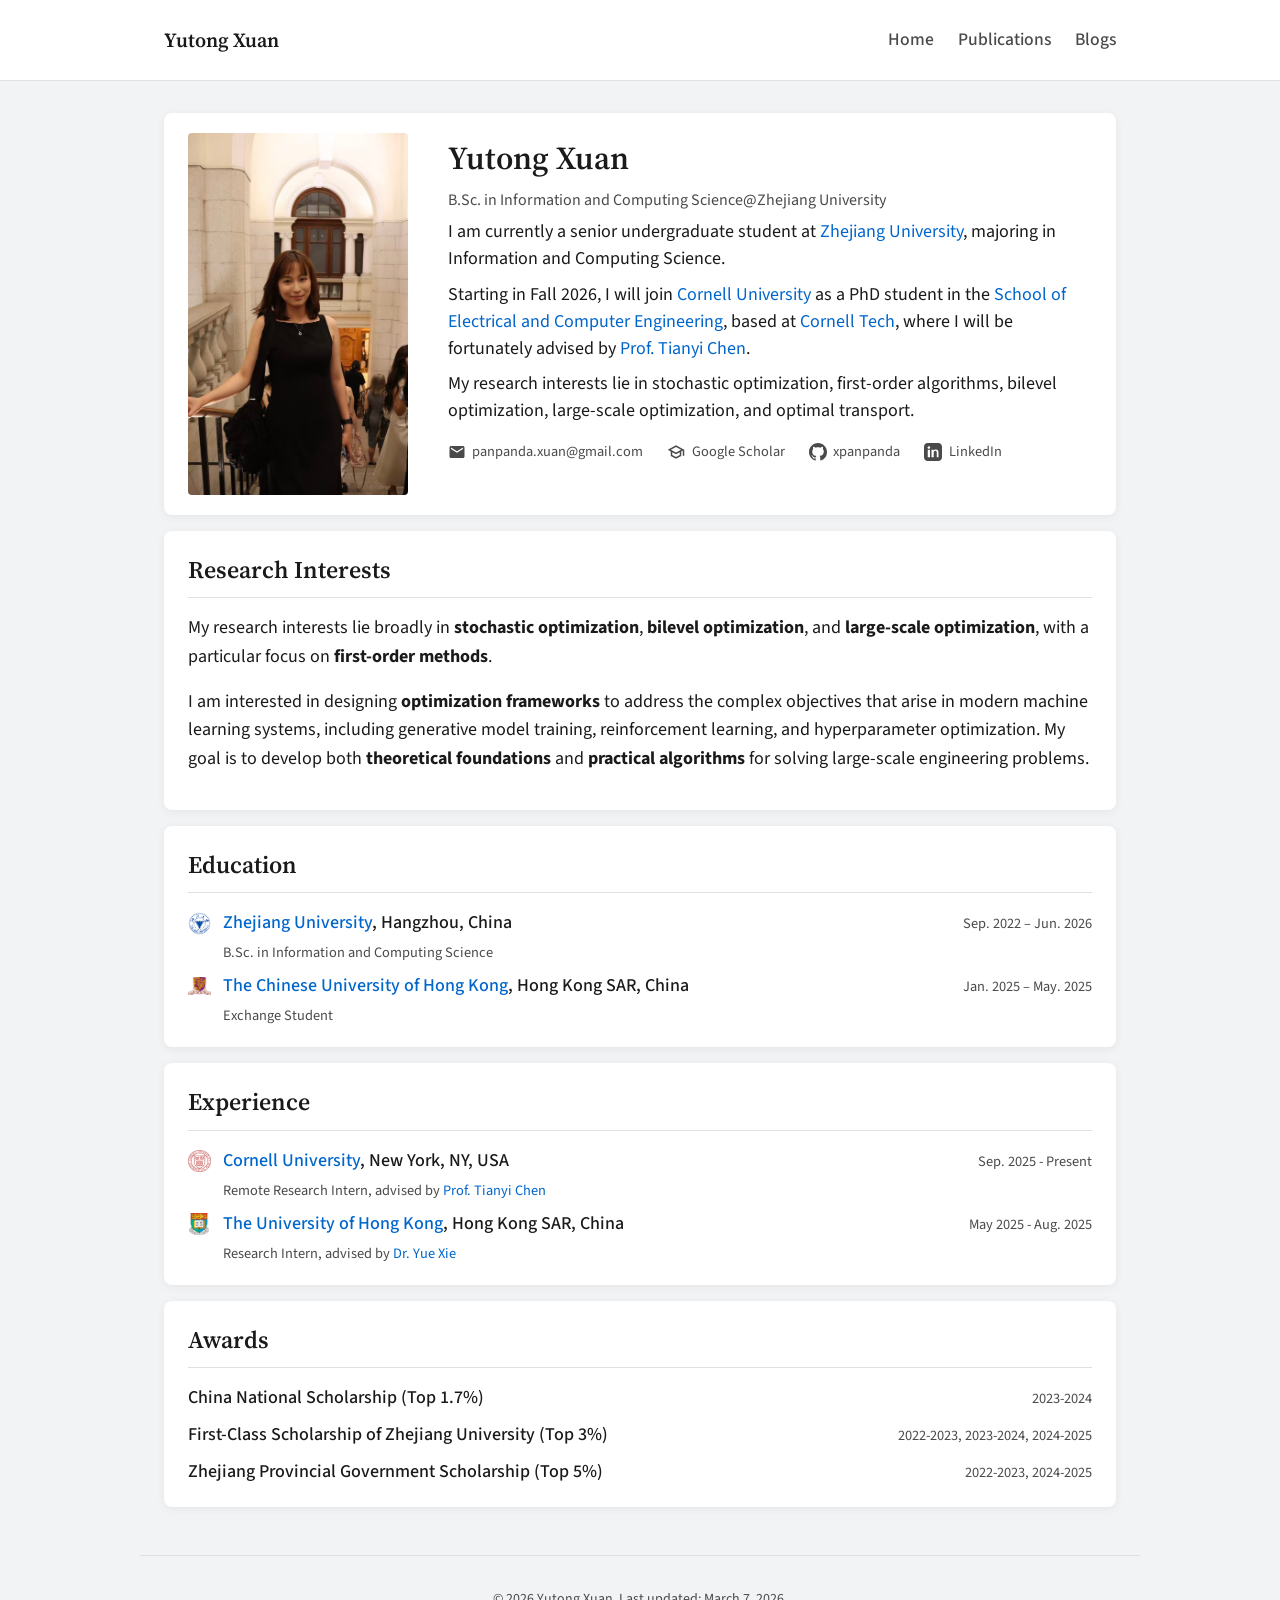
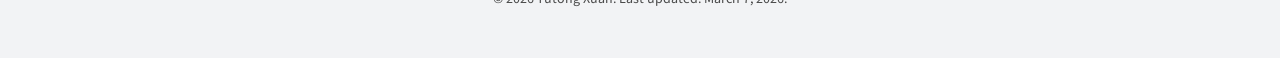
==== index.html @ 1be83d4b "initial academic website" ====
<!DOCTYPE html>
<html lang="en">
<head>
    <meta charset="UTF-8">
    <meta name="viewport" content="width=device-width, initial-scale=1.0">
    <title>Yutong Xuan | Academic Personal Website</title>
    <link rel="stylesheet" href="style.css">
    <link rel="preconnect" href="https://fonts.googleapis.com">
    <link rel="preconnect" href="https://fonts.gstatic.com" crossorigin>
    <link href="https://fonts.googleapis.com/css2?family=Source+Serif+4:ital,wght@0,400;0,600;0,700;1,400&family=Source+Sans+3:wght@400;500;600&display=swap" rel="stylesheet">
</head>
<body>
    <!-- Header -->
    <header class="header">
        <div class="header-container">
            <a href="#" class="header-logo">Yutong Xuan</a>
            <nav class="header-nav">
                <a href="#">Home</a>
                <a href="publications.html">Publications</a>
                <a href="blogs.html">Blogs</a>
            </nav>
        </div>
    </header>

    <!-- Main Content -->
    <main class="main-content">
        <!-- Profile Block: Photo left, content right -->
        <section id="about" class="profile-block block-frame">
            <div class="profile-layout">
                <div class="profile-photo">
                    <img src="assets/profile.jpg" alt="Yutong Xuan">
                </div>
                <div class="profile-content">
                    <h1>Yutong Xuan</h1>
                    <p class="profile-title">B.Sc. in Information and Computing Science@Zhejiang University</p>
                    <div class="profile-intro">
                        <p>
                            I am currently a senior undergraduate student at <a href="https://www.zju.edu.cn/english/" target="_blank">Zhejiang University</a>, 
                            majoring in Information and Computing Science. 
                        </p>
                        <p>
                            Starting in Fall 2026, I will join 
                            <a href="https://www.cornell.edu/" target="_blank">Cornell University</a> 
                            as a PhD student in the 
                            <a href="https://www.ece.cornell.edu/" target="_blank">School of Electrical and Computer Engineering</a>, 
                            based at 
                            <a href="https://tech.cornell.edu/" target="_blank">Cornell Tech</a>, 
                            where I will be fortunately advised by 
                            <a href="https://chen.tech.cornell.edu/" target="_blank">Prof. Tianyi Chen</a>.
                        </p>
                        <p>
                            My research interests lie in stochastic optimization, first-order algorithms, bilevel optimization, large-scale optimization, and optimal transport.
                        </p>
                    </div>
                    <div class="profile-links">
                        <a href="mailto:panpanda.xuan@gmail.com" class="profile-link" title="Email">
                            <svg class="icon" viewBox="0 0 24 24" fill="currentColor" width="18" height="18"><path d="M20 4H4c-1.1 0-2 .9-2 2v12c0 1.1.9 2 2 2h16c1.1 0 2-.9 2-2V6c0-1.1-.9-2-2-2zm0 4l-8 5-8-5V6l8 5 8-5v2z"/></svg>
                            <span>panpanda.xuan@gmail.com</span>
                        </a>
                        <a href="https://scholar.google.com/" target="_blank" rel="noopener noreferrer" class="profile-link" title="Google Scholar">
                            <svg class="icon" viewBox="0 0 24 24" fill="currentColor" width="18" height="18"><path d="M12 3L1 9l4 2.18v6L12 21l7-3.82v-6l2-1.09V17h2V9L12 3zm6.82 6L12 12.72 5.18 9 12 5.28 18.82 9zM17 15.99l-5 2.73-5-2.73v-3.72L12 15l5-2.73v3.72z"/></svg>
                            <span>Google Scholar</span>
                        </a>
                        <a href="https://github.com/xpanpanda" target="_blank" rel="noopener noreferrer" class="profile-link" title="GitHub">
                            <svg class="icon" viewBox="0 0 24 24" fill="currentColor" width="18" height="18"><path d="M12 0C5.37 0 0 5.37 0 12c0 5.31 3.435 9.795 8.205 11.385.6.105.825-.255.825-.57 0-.285-.015-1.23-.015-2.235-3.015.555-3.795-.735-4.035-1.41-.135-.345-.72-1.41-1.23-1.695-.42-.225-1.02-.78-.015-.795.945-.015 1.62.87 1.845 1.23 1.08 1.815 2.805 1.305 3.495.99.105-.78.42-1.305.765-1.605-2.67-.3-5.46-1.335-5.46-5.925 0-1.305.465-2.385 1.23-3.225-.12-.3-.54-1.53.12-3.18 0 0 1.005-.315 3.3 1.23.96-.27 1.98-.405 3-.405s2.04.135 3 .405c2.295-1.56 3.3-1.23 3.3-1.23.66 1.65.24 2.88.12 3.18.765.84 1.23 1.905 1.23 3.225 0 4.605-2.805 5.625-5.475 5.925.435.375.81 1.095.81 2.22 0 1.605-.015 2.895-.015 3.3 0 .315.225.69.825.57A12.02 12.02 0 0 0 24 12c0-6.63-5.37-12-12-12z"/></svg>
                            <span>xpanpanda</span>
                        </a>
                        <a href="https://www.linkedin.com/in/yutong-xuan-b49578348" 
                            target="_blank" 
                            rel="noopener noreferrer" 
                            class="profile-link" 
                            title="LinkedIn">

                            <svg class="icon" viewBox="0 0 24 24" fill="currentColor" width="18" height="18">
                            <path d="M19 0h-14c-2.761 0-5 2.239-5 5v14c0 2.761 2.239 5 5 5h14c2.761 0 5-2.239 5-5v-14c0-2.761-2.239-5-5-5zm-11 19h-3v-10h3v10zm-1.5-11.268c-.966 0-1.75-.79-1.75-1.764s.784-1.764 1.75-1.764 1.75.79 1.75 1.764-.784 1.764-1.75 1.764zm13.5 11.268h-3v-5.604c0-1.337-.026-3.059-1.865-3.059-1.865 0-2.151 1.455-2.151 2.959v5.704h-3v-10h2.879v1.367h.041c.401-.761 1.379-1.563 2.838-1.563 3.036 0 3.596 2 3.596 4.604v5.592z"/>
                            </svg>

                            <span>LinkedIn</span>

                            </a>
                    </div>
                </div>
            </div>
        </section>

        <!-- Research Section -->
        <section id="research Interests" class="section block-frame">
            <h2>Research Interests</h2>
            <div class="section-content">
                <p>
                    My research interests lie broadly in 
                    <strong>stochastic optimization</strong>, 
                    <strong>bilevel optimization</strong>, and 
                    <strong>large-scale optimization</strong>, with a particular focus on 
                    <strong>first-order methods</strong>.
                    </p>
                    
                    <p>
                    I am interested in designing <strong>optimization frameworks</strong> 
                    to address the complex objectives that arise in modern machine learning systems, 
                    including generative model training, 
                    reinforcement learning, and hyperparameter optimization.
                    My goal is to develop both <strong>theoretical foundations</strong> and <strong>practical algorithms</strong> for solving large-scale engineering problems.
                    </p>
            </div>
        </section>

        <!-- News Section -->
        <!--<section id="news" class="section block-frame">
            <h2>News</h2>
            <div class="section-content">
                <ul class="news-list">
                    <li><strong>[Month Year]:</strong> News item 1.</li>
                    <li><strong>[Month Year]:</strong> News item 2.</li>
                    <li><strong>[Month Year]:</strong> News item 3.</li>
                </ul>
            </div>
        </section>

        <!-- Education Section -->
        <section id="education" class="section block-frame">
            <h2>Education</h2>
            <div class="section-content">
                <div class="entry-item">
                    <img src="assets/logos/zju.png" alt="" class="entry-logo" onerror="this.src='assets/logos/placeholder.svg'">
                    <div class="entry-body">
                        <div class="entry-row">
                            <span class="entry-name"><a href="https://www.zju.edu.cn/english/" target="_blank">Zhejiang University</a>, Hangzhou, China</span>
                            <span class="entry-date">Sep. 2022 – Jun. 2026</span>
                        </div>
                        <p class="entry-detail">B.Sc. in Information and Computing Science</p>
                    </div>
                </div>
                <div class="entry-item">
                    <img src="assets/logos/cuhk.jpg" alt="" class="entry-logo" onerror="this.src='assets/logos/placeholder.svg'">
                    <div class="entry-body">
                        <div class="entry-row">
                            <span class="entry-name"><a href="https://www.cuhk.edu.hk/english/index.html" target="_blank">The Chinese University of Hong Kong</a>, Hong Kong SAR, China</span>
                            <span class="entry-date">Jan. 2025 – May. 2025</span>
                        </div>
                        <p class="entry-detail">Exchange Student</p>
                    </div>
                </div>
            </div>
        </section>

        <!-- Experience Section -->
        <section id="experience" class="section block-frame">
            <h2>Experience</h2>
            <div class="section-content">
                <div class="entry-item">
                    <img src="assets/logos/cornell.png" alt="" class="entry-logo" onerror="this.src='assets/logos/placeholder.svg'">
                    <div class="entry-body">
                        <div class="entry-row">
                            <span class="entry-name"><a href="https://www.cornell.edu/" target="_blank">Cornell University</a>, New York, NY, USA</span>
                            <span class="entry-date">Sep. 2025 - Present</span>
                        </div>
                        <p class="entry-detail">Remote Research Intern, advised by <a href="https://chen.tech.cornell.edu/" target="_blank">Prof. Tianyi Chen</a></p>
                    </div>
                </div>
                <div class="entry-item">
                    <img src="assets/logos/hku.jpg" alt="" class="entry-logo" onerror="this.src='assets/logos/placeholder.svg'">
                    <div class="entry-body">
                        <div class="entry-row">
                            <span class="entry-name"><a href="https://www.hku.hk/" target="_blank">The University of Hong Kong</a>, Hong Kong SAR, China</span>
                            <span class="entry-date">May 2025 - Aug. 2025</span>
                        </div>
                        <p class="entry-detail">Research Intern, advised by <a href="https://yue-xie.github.io/" target="_blank">Dr. Yue Xie</a></p>
                    </div>
                </div>
            </div>
        </section>

        <!-- Awards Section -->
        <section id="awards" class="section block-frame">
            <h2>Awards</h2>
            <div class="section-content">
                <div class="entry-item">
                    <div class="entry-body">
                        <div class="entry-row">
                            <span class="entry-name">China National Scholarship (Top 1.7%)</span>
                            <span class="entry-date">2023-2024</span>
                        </div>
                    </div>
                </div>
                <div class="entry-item">
                    <div class="entry-body">
                        <div class="entry-row">
                            <span class="entry-name">First-Class Scholarship of Zhejiang University (Top 3%)</span>
                            <span class="entry-date">2022-2023, 2023-2024, 2024-2025</span>
                        </div>
                    </div>
                </div>
                <div class="entry-item">
                    <div class="entry-body">
                        <div class="entry-row">
                            <span class="entry-name">Zhejiang Provincial Government Scholarship (Top 5%)</span>
                            <span class="entry-date">2022-2023, 2024-2025</span>
                        </div>
                    </div>
                </div>
            </div>
        </section>
    </main>

    <!-- Footer -->
    <footer class="footer">
        <p>&copy; 2026 Yutong Xuan. Last updated: March 7, 2026.</p>
    </footer>

    <script src="script.js"></script>
</body>
</html>
---- style.css ----
/* ============================================
   Academic Personal Website - Styles
   Clean, minimal, reference-inspired design
   ============================================ */

/* CSS Variables for easy theming */
:root {
    --color-text: #1a1a1a;
    --color-text-muted: #4a4a4a;
    --color-accent: #0066cc;
    --color-accent-hover: #004499;
    --color-border: #e0e0e0;
    --color-bg: #ffffff;
    --color-bg-alt: #f8f9fa;
    --color-page-bg: #f2f3f5;
    --color-block-bg: #ffffff;
    --block-shadow: 0 2px 8px rgba(0, 0, 0, 0.06);
    --block-radius: 8px;
    --font-serif: 'Source Serif 4', Georgia, serif;
    --font-sans: 'Source Sans 3', -apple-system, BlinkMacSystemFont, sans-serif;
    --max-width: 1000px;
    --spacing-unit: 1.5rem;
}

/* Reset & Base */
*, *::before, *::after {
    box-sizing: border-box;
}

html {
    scroll-behavior: smooth;
}

body {
    margin: 0;
    padding: 0;
    font-family: var(--font-sans);
    font-size: 18px;
    line-height: 1.6;
    color: var(--color-text);
    background-color: var(--color-page-bg);
    /* Optional: add a personalized background image; content blocks and header stay white on top:
       background-image: url('assets/your-bg.jpg');
       background-size: cover;
       background-attachment: fixed; */
}

/* Typography */
h1, h2, h3 {
    font-family: var(--font-serif);
    font-weight: 600;
}

h1 {
    font-size: 2rem;
    margin: 0 0 0.25rem 0;
}

h2 {
    font-size: 1.5rem;
    margin: 2.5rem 0 1rem 0;
    padding-bottom: 0.5rem;
    border-bottom: 1px solid var(--color-border);
}

h3 {
    font-size: 1.125rem;
    margin: 1.5rem 0 0.75rem 0;
}

p {
    margin: 0 0 1rem 0;
}

a {
    color: var(--color-accent);
    text-decoration: none;
}

a:hover {
    color: var(--color-accent-hover);
    text-decoration: underline;
}

/* Header */
.header {
    position: sticky;
    top: 0;
    background: var(--color-bg);
    border-bottom: 1px solid var(--color-border);
    z-index: 100;
}

.header-container {
    max-width: var(--max-width);
    margin: 0 auto;
    padding: var(--spacing-unit) 1.5rem;
    display: flex;
    justify-content: space-between;
    align-items: center;
}

.header-logo {
    font-family: var(--font-serif);
    font-weight: 600;
    font-size: 1.25rem;
    color: var(--color-text);
}

.header-logo:hover {
    color: var(--color-accent);
    text-decoration: none;
}

.header-nav {
    display: flex;
    gap: 1.5rem;
}

.header-nav a {
    font-size: 1.1rem;
    font-weight: 500;
    color: var(--color-text-muted);
}

.header-nav a:hover {
    color: var(--color-accent);
}

/* Main Content */
.main-content {
    max-width: var(--max-width);
    margin: 0 auto;
    padding: 2rem 1.5rem 3rem;
}

/* Explicit block frame – keeps content readable over any page background */
.block-frame {
    background-color: var(--color-block-bg);
    border-radius: var(--block-radius);
    box-shadow: var(--block-shadow);
    padding: 1.25rem 1.5rem;
}

/* Profile Block: Photo left, content right */
.profile-block {
    margin-bottom: 1rem;
}


.profile-layout {
    display: flex;
    gap: 2.5rem;
    align-items: flex-start;
}

.profile-photo {
    flex-shrink: 0;
    width: 220px;
}

.profile-photo img {
    width: 100%;
    height: auto;
    display: block;
    border-radius: 4px;
    background: var(--color-bg-alt);
}

.photo-caption {
    font-size: 0.8rem;
    color: var(--color-text-muted);
    margin: 0.5rem 0 0 0;
}

.profile-content {
    flex: 1;
    min-width: 0;
}

.profile-title {
    color: var(--color-text-muted);
    font-size: 1rem;
    margin: 0 0 0.25rem 0;
}

.profile-degree {
    color: var(--color-text-muted);
    font-size: 0.95rem;
    margin: 0 0 1rem 0;
}

.profile-intro p {
    max-width: 80ch;
    margin: 0 0 0.55rem 0;
    line-height: 1.5;
}

/* Profile links - inline icons like reference image */
.profile-links {
    display: flex;
    flex-wrap: wrap;
    gap: 1rem 1.5rem;
    margin-top: 1rem;
}

.profile-link {
    display: inline-flex;
    align-items: center;
    gap: 0.4rem;
    font-size: 0.9rem;
    color: var(--color-text-muted);
}

.profile-link:hover {
    color: var(--color-accent);
}

.profile-link .icon {
    flex-shrink: 0;
}

/* Section blocks – each is a separate framed card; tighter spacing between blocks */
.section {
    margin-bottom: 1rem;
}

.section:last-child {
    margin-bottom: 0;
}

.section.block-frame h2:first-child {
    margin-top: 0;
}

.section-content ul {
    margin: 0.5rem 0 1rem 0;
    padding-left: 1.5rem;
}

.section-content li {
    margin-bottom: 0.5rem;
}

/* News list */
.news-list {
    list-style: none;
    padding-left: 0;
}

.news-list li {
    margin-bottom: 0.75rem;
}

/* Reusable entry layout (Education, Experience) */
.entry-item {
    display: flex;
    gap: 0.75rem;
    align-items: flex-start;
    margin-bottom: 0.5rem;
}

.entry-item:last-child {
    margin-bottom: 0;
}

.entry-logo {
    width: 1.25em;
    height: 1.25em;
    flex-shrink: 0;
    margin-top: 0.15em;
    object-fit: contain;
}

.entry-body {
    flex: 1;
    min-width: 0;
}

.entry-row {
    display: flex;
    justify-content: space-between;
    align-items: baseline;
    gap: 1rem;
}

.entry-name {
    font-weight: 500;
}

.entry-date {
    flex-shrink: 0;
    font-size: 0.9rem;
    color: var(--color-text-muted);
    white-space: nowrap;
}

.entry-detail {
    margin: 0.2rem 0 0 0;
    font-size: 0.9rem;
    color: var(--color-text-muted);
}

/* Awards list */
.awards-list {
    list-style: none;
    padding-left: 0;
}

.awards-list li {
    margin-bottom: 0.5rem;
}

/* Publications */
.publications-list {
    display: flex;
    flex-direction: column;
    gap: 1.5rem;
}

.publication-item {
    padding: 1rem 0;
    border-bottom: 1px solid var(--color-border);
}

.publication-item:last-child {
    border-bottom: none;
}

.pub-authors {
    font-size: 0.95rem;
    color: var(--color-text-muted);
    margin-bottom: 0.25rem;
}

.pub-title {
    font-family: var(--font-serif);
    font-weight: 600;
    margin-bottom: 0.25rem;
}

.pub-venue {
    font-size: 0.9rem;
    color: var(--color-text-muted);
    margin-bottom: 0.5rem;
}

.pub-links {
    font-size: 0.9rem;
}

.pub-links a {
    margin-right: 1rem;
}

/* Footer */
.footer {
    max-width: var(--max-width);
    margin: 0 auto;
    padding: 2rem 1.5rem;
    border-top: 1px solid var(--color-border);
    text-align: center;
    font-size: 0.875rem;
    color: var(--color-text-muted);
}

.name-row {
    display: flex;
    align-items: baseline;
    gap: 20px;
}

.name-email {
    font-size: 0.95rem;
    color: var(--color-text-muted);
}

/* Responsive Design */
@media (max-width: 768px) {
    .profile-layout {
        flex-direction: column;
    }

    .profile-photo {
        width: 180px;
    }

    .profile-links {
        gap: 0.75rem 1rem;
    }

    h1 {
        font-size: 1.75rem;
    }

    .main-content {
        padding: 1.5rem 1rem 2rem;
    }
}
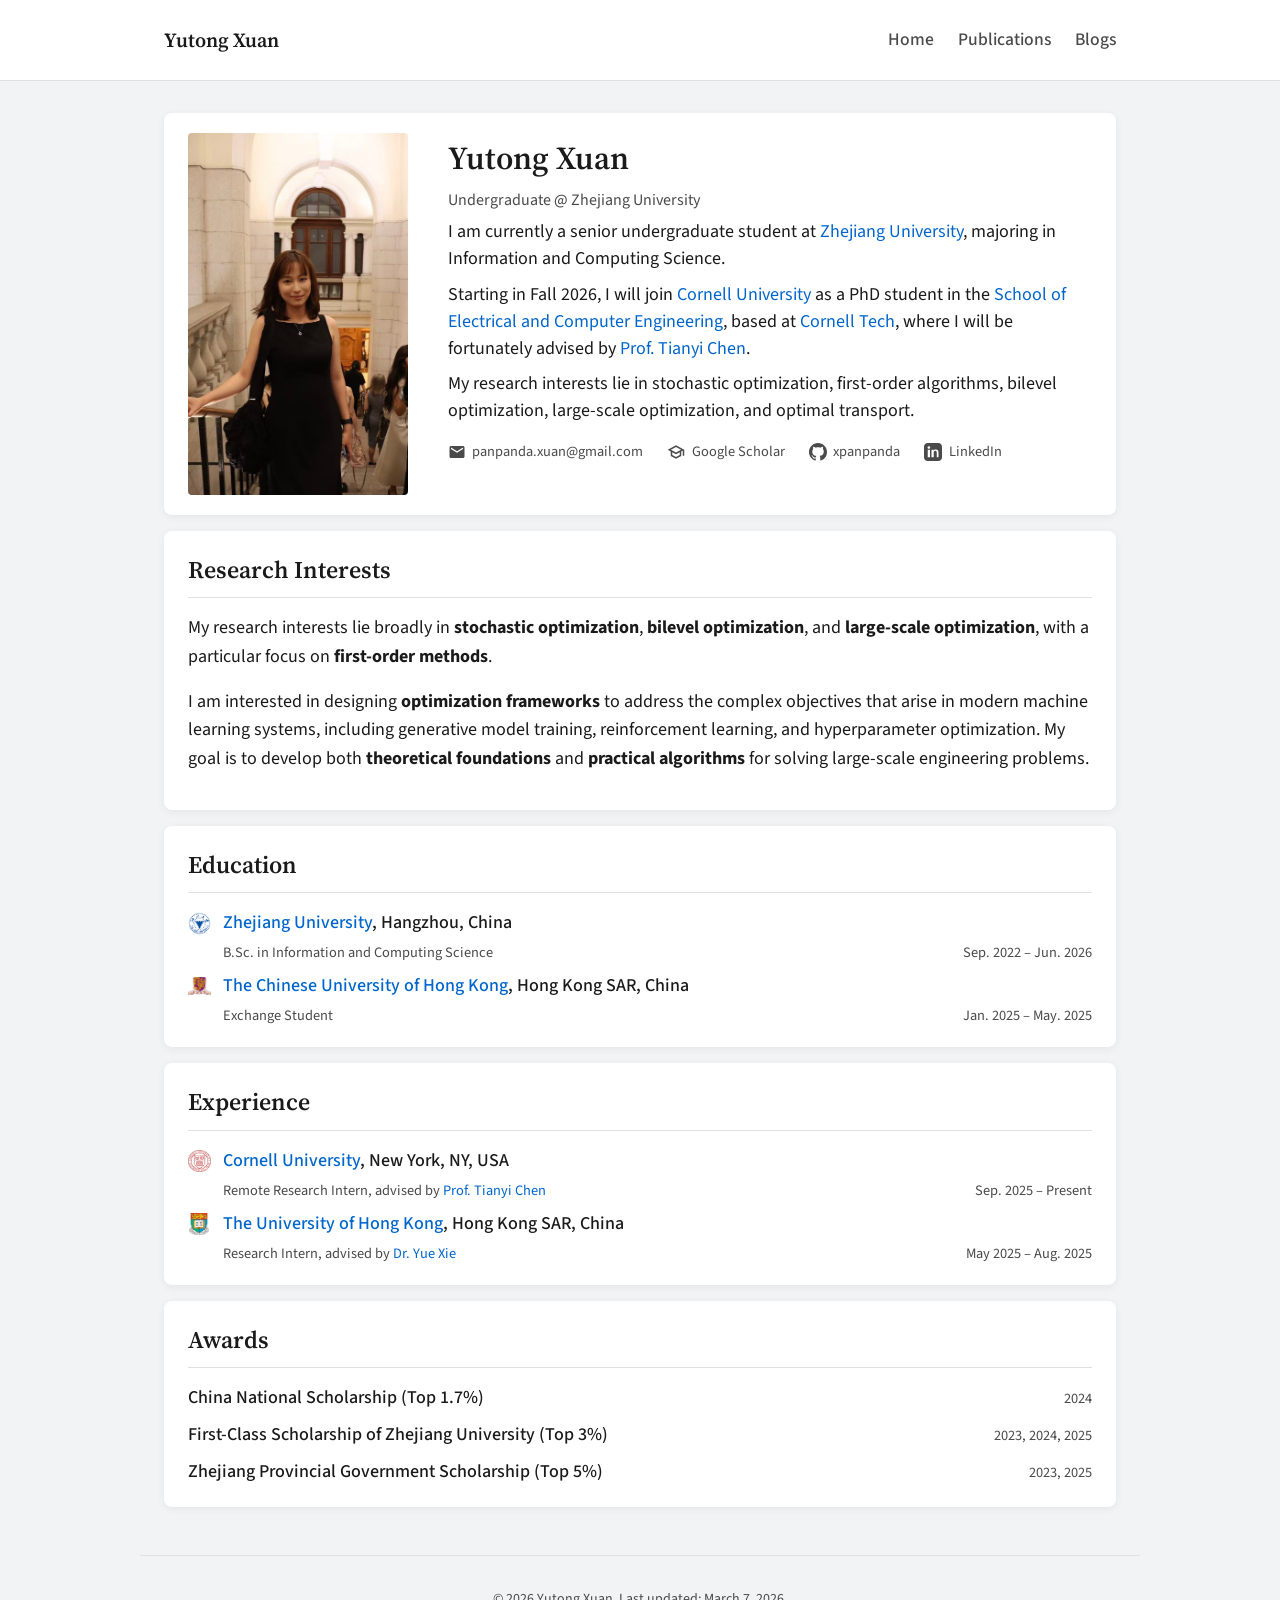
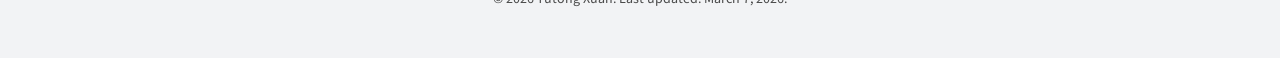
==== commit f106f596: "adjust mobile" ====
--- a/index.html
+++ b/index.html
@@ -32,7 +32,7 @@
                 </div>
                 <div class="profile-content">
                     <h1>Yutong Xuan</h1>
-                    <p class="profile-title">B.Sc. in Information and Computing Science@Zhejiang University</p>
+                    <p class="profile-title"> Undergraduate @ Zhejiang University</p>
                     <div class="profile-intro">
                         <p>
                             I am currently a senior undergraduate student at <a href="https://www.zju.edu.cn/english/" target="_blank">Zhejiang University</a>, 
@@ -121,53 +121,92 @@
         <section id="education" class="section block-frame">
             <h2>Education</h2>
             <div class="section-content">
+
                 <div class="entry-item">
                     <img src="assets/logos/zju.png" alt="" class="entry-logo" onerror="this.src='assets/logos/placeholder.svg'">
-                    <div class="entry-body">
-                        <div class="entry-row">
-                            <span class="entry-name"><a href="https://www.zju.edu.cn/english/" target="_blank">Zhejiang University</a>, Hangzhou, China</span>
+
+                    <div class="entry-body">
+
+                        <div class="entry-name">
+                            <a href="https://www.zju.edu.cn/english/" target="_blank">Zhejiang University</a>, Hangzhou, China
+                        </div>
+
+                        <div class="entry-row">
+                            <span class="entry-detail">B.Sc. in Information and Computing Science</span>
                             <span class="entry-date">Sep. 2022 – Jun. 2026</span>
                         </div>
-                        <p class="entry-detail">B.Sc. in Information and Computing Science</p>
-                    </div>
-                </div>
+
+                    </div>
+                </div>
+
+
                 <div class="entry-item">
                     <img src="assets/logos/cuhk.jpg" alt="" class="entry-logo" onerror="this.src='assets/logos/placeholder.svg'">
-                    <div class="entry-body">
-                        <div class="entry-row">
-                            <span class="entry-name"><a href="https://www.cuhk.edu.hk/english/index.html" target="_blank">The Chinese University of Hong Kong</a>, Hong Kong SAR, China</span>
+
+                    <div class="entry-body">
+
+                        <div class="entry-name">
+                            <a href="https://www.cuhk.edu.hk/english/index.html" target="_blank">The Chinese University of Hong Kong</a>, Hong Kong SAR, China
+                        </div>
+
+                        <div class="entry-row">
+                            <span class="entry-detail">Exchange Student</span>
                             <span class="entry-date">Jan. 2025 – May. 2025</span>
                         </div>
-                        <p class="entry-detail">Exchange Student</p>
-                    </div>
-                </div>
-            </div>
-        </section>
+
+                    </div>
+                </div>
+
+            </div>
+        </section>
+
 
         <!-- Experience Section -->
         <section id="experience" class="section block-frame">
             <h2>Experience</h2>
             <div class="section-content">
+
                 <div class="entry-item">
                     <img src="assets/logos/cornell.png" alt="" class="entry-logo" onerror="this.src='assets/logos/placeholder.svg'">
-                    <div class="entry-body">
-                        <div class="entry-row">
-                            <span class="entry-name"><a href="https://www.cornell.edu/" target="_blank">Cornell University</a>, New York, NY, USA</span>
-                            <span class="entry-date">Sep. 2025 - Present</span>
-                        </div>
-                        <p class="entry-detail">Remote Research Intern, advised by <a href="https://chen.tech.cornell.edu/" target="_blank">Prof. Tianyi Chen</a></p>
-                    </div>
-                </div>
+
+                    <div class="entry-body">
+
+                        <div class="entry-name">
+                            <a href="https://www.cornell.edu/" target="_blank">Cornell University</a>, New York, NY, USA
+                        </div>
+
+                        <div class="entry-row">
+                            <span class="entry-detail">
+                                Remote Research Intern, advised by
+                                <a href="https://chen.tech.cornell.edu/" target="_blank">Prof. Tianyi Chen</a>
+                            </span>
+                            <span class="entry-date">Sep. 2025 – Present</span>
+                        </div>
+
+                    </div>
+                </div>
+
+
                 <div class="entry-item">
                     <img src="assets/logos/hku.jpg" alt="" class="entry-logo" onerror="this.src='assets/logos/placeholder.svg'">
-                    <div class="entry-body">
-                        <div class="entry-row">
-                            <span class="entry-name"><a href="https://www.hku.hk/" target="_blank">The University of Hong Kong</a>, Hong Kong SAR, China</span>
-                            <span class="entry-date">May 2025 - Aug. 2025</span>
-                        </div>
-                        <p class="entry-detail">Research Intern, advised by <a href="https://yue-xie.github.io/" target="_blank">Dr. Yue Xie</a></p>
-                    </div>
-                </div>
+
+                    <div class="entry-body">
+
+                        <div class="entry-name">
+                            <a href="https://www.hku.hk/" target="_blank">The University of Hong Kong</a>, Hong Kong SAR, China
+                        </div>
+
+                        <div class="entry-row">
+                            <span class="entry-detail">
+                                Research Intern, advised by
+                                <a href="https://yue-xie.github.io/" target="_blank">Dr. Yue Xie</a>
+                            </span>
+                            <span class="entry-date">May 2025 – Aug. 2025</span>
+                        </div>
+
+                    </div>
+                </div>
+
             </div>
         </section>
 
@@ -179,7 +218,7 @@
                     <div class="entry-body">
                         <div class="entry-row">
                             <span class="entry-name">China National Scholarship (Top 1.7%)</span>
-                            <span class="entry-date">2023-2024</span>
+                            <span class="entry-date">2024</span>
                         </div>
                     </div>
                 </div>
@@ -187,7 +226,7 @@
                     <div class="entry-body">
                         <div class="entry-row">
                             <span class="entry-name">First-Class Scholarship of Zhejiang University (Top 3%)</span>
-                            <span class="entry-date">2022-2023, 2023-2024, 2024-2025</span>
+                            <span class="entry-date">2023, 2024, 2025</span>
                         </div>
                     </div>
                 </div>
@@ -195,7 +234,7 @@
                     <div class="entry-body">
                         <div class="entry-row">
                             <span class="entry-name">Zhejiang Provincial Government Scholarship (Top 5%)</span>
-                            <span class="entry-date">2022-2023, 2024-2025</span>
+                            <span class="entry-date">2023, 2025</span>
                         </div>
                     </div>
                 </div>
--- a/style.css
+++ b/style.css
@@ -379,6 +379,7 @@
 @media (max-width: 768px) {
     .profile-layout {
         flex-direction: column;
+        align-items: center;
     }
 
     .profile-photo {
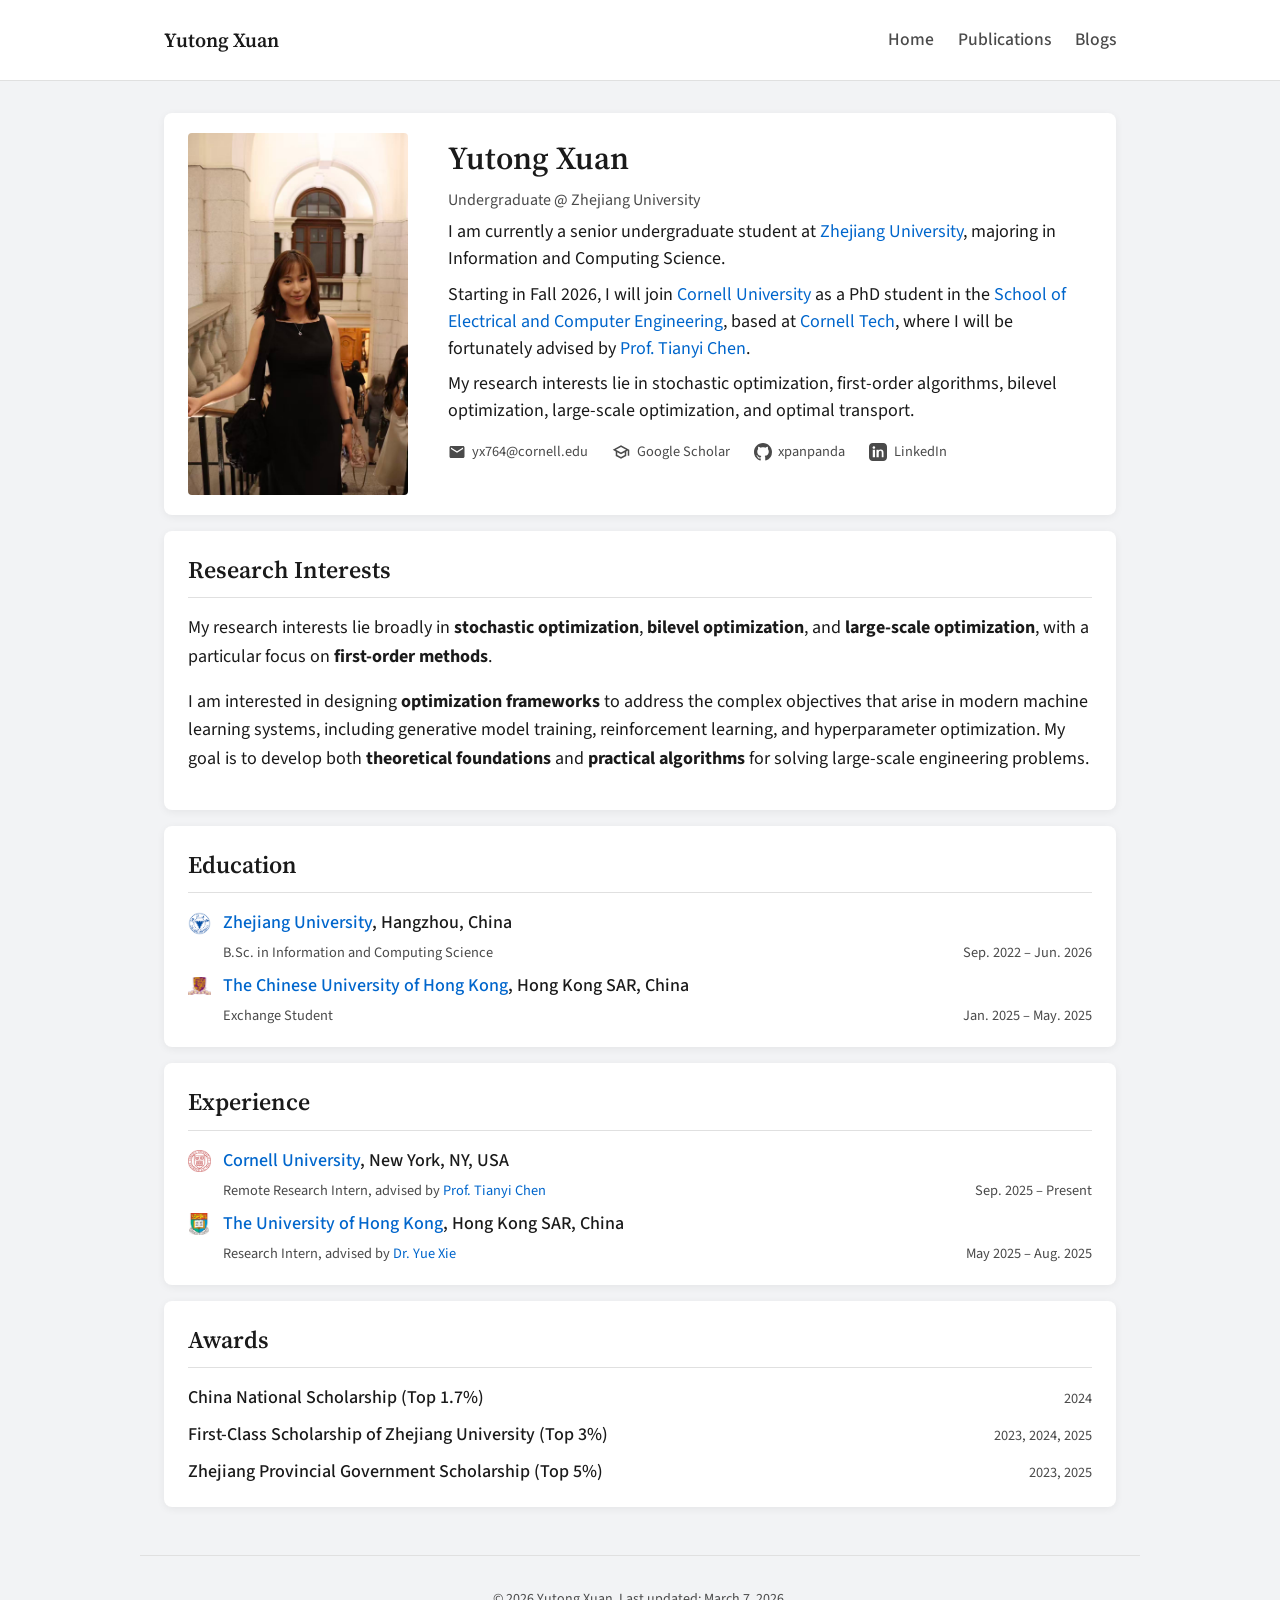
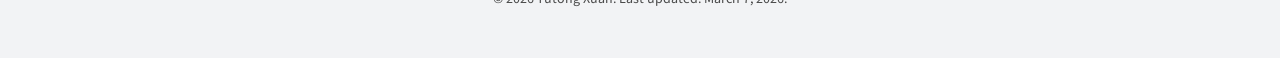
==== commit 16bd0546: "update edu email" ====
--- a/index.html
+++ b/index.html
@@ -53,9 +53,9 @@
                         </p>
                     </div>
                     <div class="profile-links">
-                        <a href="mailto:panpanda.xuan@gmail.com" class="profile-link" title="Email">
+                        <a href="mailto:yx764@cornell.edu" class="profile-link" title="Email">
                             <svg class="icon" viewBox="0 0 24 24" fill="currentColor" width="18" height="18"><path d="M20 4H4c-1.1 0-2 .9-2 2v12c0 1.1.9 2 2 2h16c1.1 0 2-.9 2-2V6c0-1.1-.9-2-2-2zm0 4l-8 5-8-5V6l8 5 8-5v2z"/></svg>
-                            <span>panpanda.xuan@gmail.com</span>
+                            <span>yx764@cornell.edu</span>
                         </a>
                         <a href="https://scholar.google.com/" target="_blank" rel="noopener noreferrer" class="profile-link" title="Google Scholar">
                             <svg class="icon" viewBox="0 0 24 24" fill="currentColor" width="18" height="18"><path d="M12 3L1 9l4 2.18v6L12 21l7-3.82v-6l2-1.09V17h2V9L12 3zm6.82 6L12 12.72 5.18 9 12 5.28 18.82 9zM17 15.99l-5 2.73-5-2.73v-3.72L12 15l5-2.73v3.72z"/></svg>
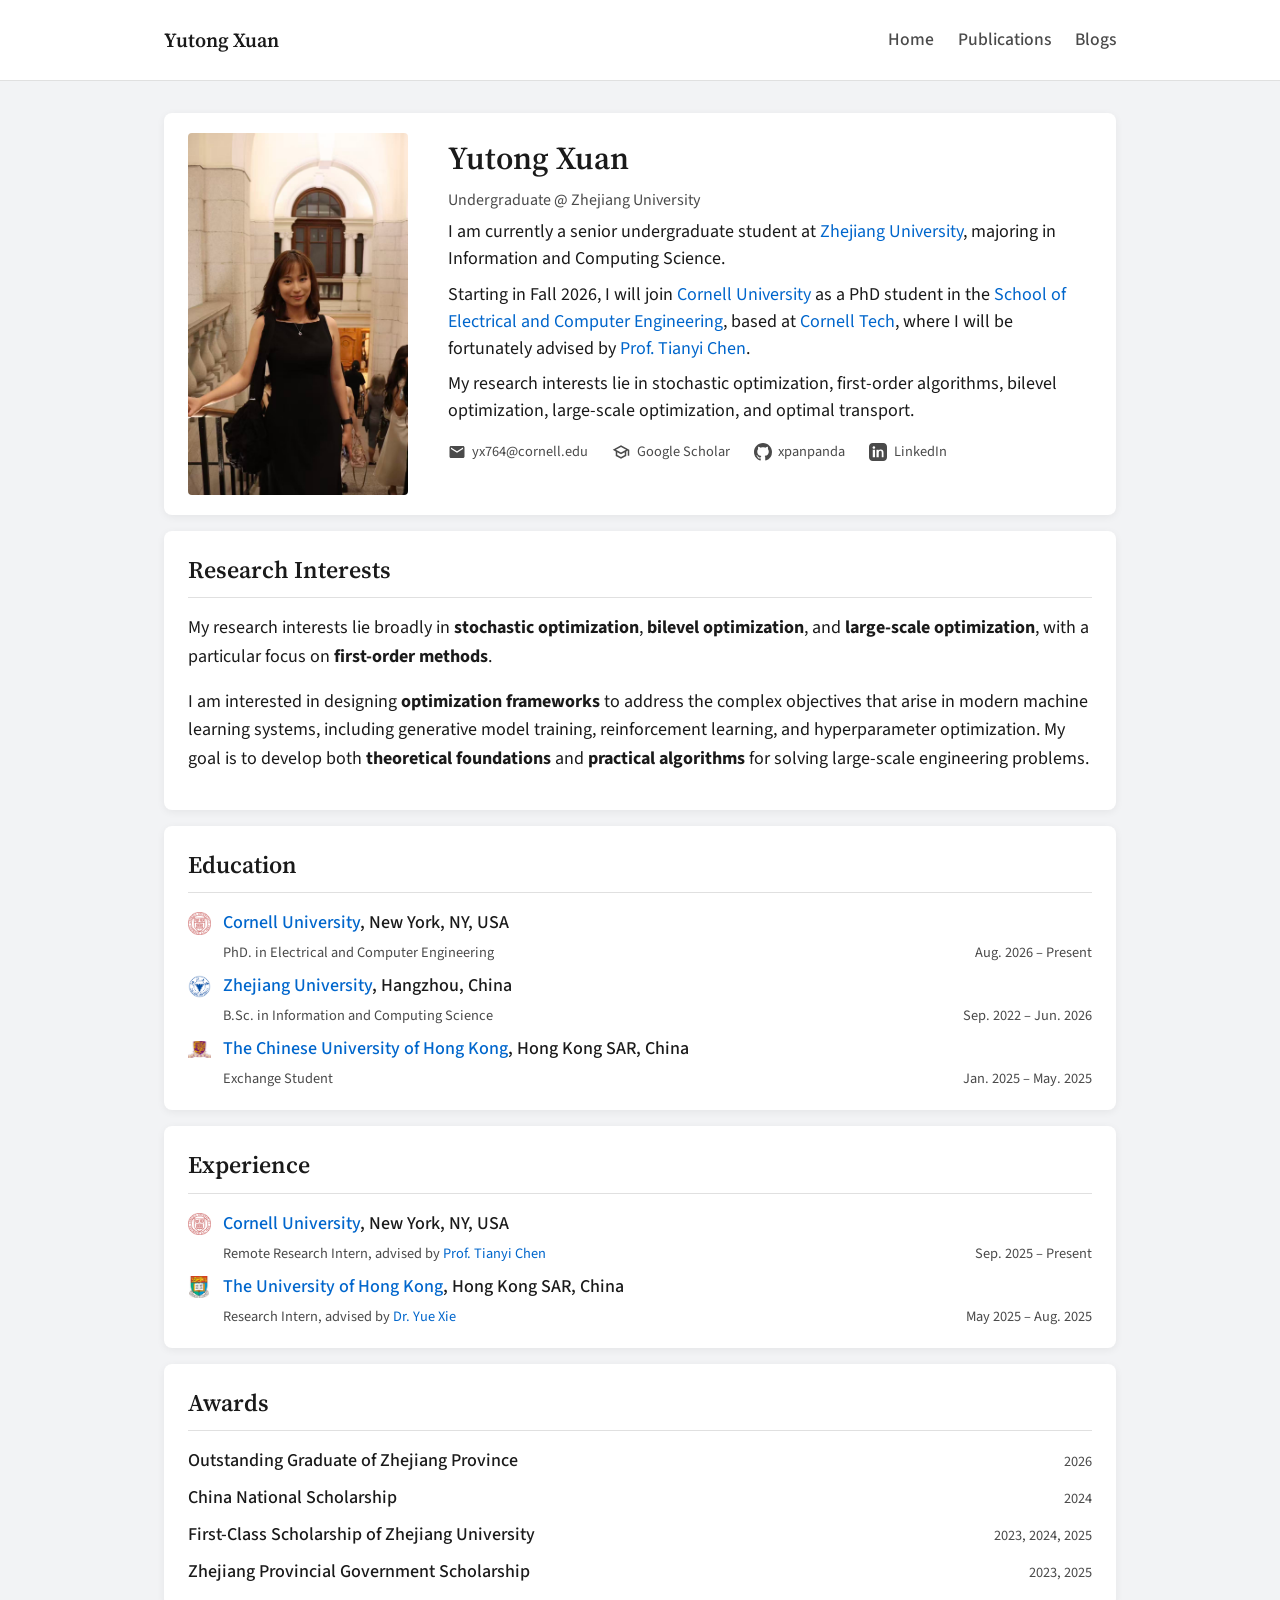
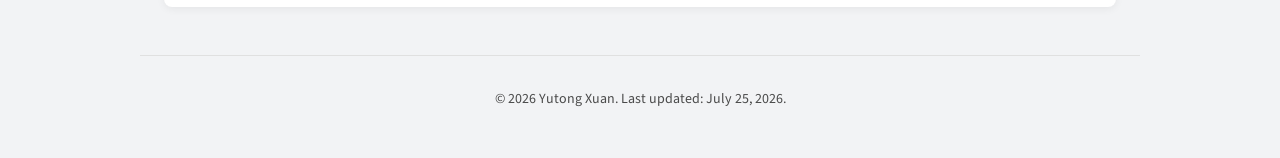
==== commit 8df0f579: "update website" ====
--- a/index.html
+++ b/index.html
@@ -121,6 +121,22 @@
         <section id="education" class="section block-frame">
             <h2>Education</h2>
             <div class="section-content">
+                <div class="entry-item">
+                    <img src="assets/logos/cornell.png" alt="" class="entry-logo" onerror="this.src='assets/logos/placeholder.svg'">
+
+                    <div class="entry-body">
+
+                        <div class="entry-name">
+                            <a href="https://www.cornell.edu/" target="_blank">Cornell University</a>, New York, NY, USA
+                        </div>
+
+                        <div class="entry-row">
+                            <span class="entry-detail">PhD. in Electrical and Computer Engineering</span>
+                            <span class="entry-date">Aug. 2026 – Present</span>
+                        </div>
+
+                    </div>
+                </div>
 
                 <div class="entry-item">
                     <img src="assets/logos/zju.png" alt="" class="entry-logo" onerror="this.src='assets/logos/placeholder.svg'">
@@ -217,7 +233,15 @@
                 <div class="entry-item">
                     <div class="entry-body">
                         <div class="entry-row">
-                            <span class="entry-name">China National Scholarship (Top 1.7%)</span>
+                            <span class="entry-name">Outstanding Graduate of Zhejiang Province</span>
+                            <span class="entry-date">2026</span>
+                        </div>
+                    </div>
+                </div>
+                <div class="entry-item">
+                    <div class="entry-body">
+                        <div class="entry-row">
+                            <span class="entry-name">China National Scholarship</span>
                             <span class="entry-date">2024</span>
                         </div>
                     </div>
@@ -225,7 +249,7 @@
                 <div class="entry-item">
                     <div class="entry-body">
                         <div class="entry-row">
-                            <span class="entry-name">First-Class Scholarship of Zhejiang University (Top 3%)</span>
+                            <span class="entry-name">First-Class Scholarship of Zhejiang University</span>
                             <span class="entry-date">2023, 2024, 2025</span>
                         </div>
                     </div>
@@ -233,7 +257,7 @@
                 <div class="entry-item">
                     <div class="entry-body">
                         <div class="entry-row">
-                            <span class="entry-name">Zhejiang Provincial Government Scholarship (Top 5%)</span>
+                            <span class="entry-name">Zhejiang Provincial Government Scholarship</span>
                             <span class="entry-date">2023, 2025</span>
                         </div>
                     </div>
@@ -244,7 +268,7 @@
 
     <!-- Footer -->
     <footer class="footer">
-        <p>&copy; 2026 Yutong Xuan. Last updated: March 7, 2026.</p>
+        <p>&copy; 2026 Yutong Xuan. Last updated: July 25, 2026.</p>
     </footer>
 
     <script src="script.js"></script>
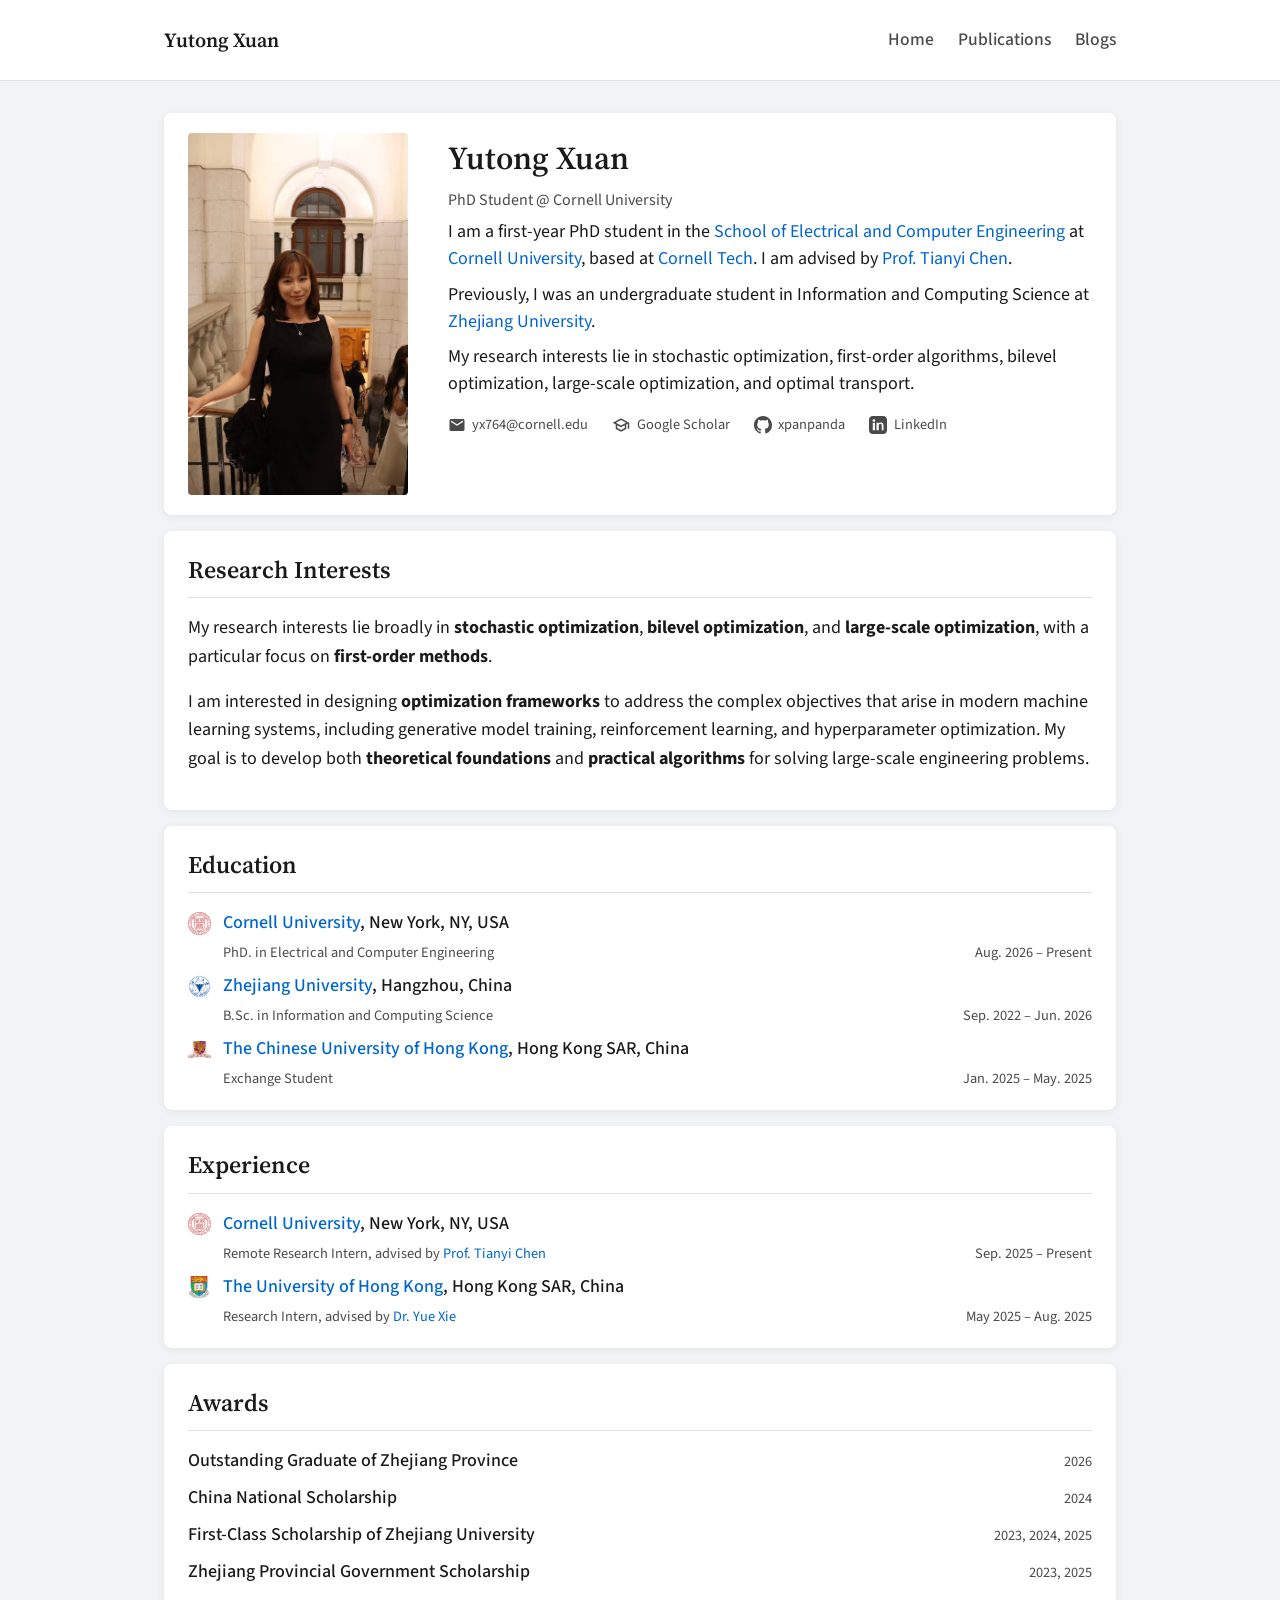
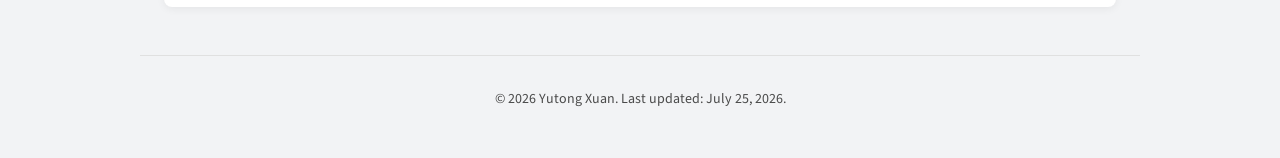
==== commit 09d9fe65: "Add" ====
--- a/index.html
+++ b/index.html
@@ -32,21 +32,18 @@
                 </div>
                 <div class="profile-content">
                     <h1>Yutong Xuan</h1>
-                    <p class="profile-title"> Undergraduate @ Zhejiang University</p>
+                    <p class="profile-title">  PhD Student @ Cornell University</p>
                     <div class="profile-intro">
                         <p>
-                            I am currently a senior undergraduate student at <a href="https://www.zju.edu.cn/english/" target="_blank">Zhejiang University</a>, 
-                            majoring in Information and Computing Science. 
+                            I am a first-year PhD student in the
+                            <a href="https://www.ece.cornell.edu/" target="_blank">School of Electrical and Computer Engineering</a>
+                            at <a href="https://www.cornell.edu/" target="_blank">Cornell University</a>,
+                            based at <a href="https://tech.cornell.edu/" target="_blank">Cornell Tech</a>.
+                            I am advised by <a href="https://chen.tech.cornell.edu/" target="_blank">Prof. Tianyi Chen</a>.
                         </p>
                         <p>
-                            Starting in Fall 2026, I will join 
-                            <a href="https://www.cornell.edu/" target="_blank">Cornell University</a> 
-                            as a PhD student in the 
-                            <a href="https://www.ece.cornell.edu/" target="_blank">School of Electrical and Computer Engineering</a>, 
-                            based at 
-                            <a href="https://tech.cornell.edu/" target="_blank">Cornell Tech</a>, 
-                            where I will be fortunately advised by 
-                            <a href="https://chen.tech.cornell.edu/" target="_blank">Prof. Tianyi Chen</a>.
+                            Previously, I was an undergraduate student in Information and Computing Science at
+                            <a href="https://www.zju.edu.cn/english/" target="_blank">Zhejiang University</a>.
                         </p>
                         <p>
                             My research interests lie in stochastic optimization, first-order algorithms, bilevel optimization, large-scale optimization, and optimal transport.
--- a/style.css
+++ b/style.css
@@ -333,6 +333,11 @@
     margin-bottom: 0.25rem;
 }
 
+.pub-authors strong {
+    font-weight: 700;
+    color: var(--color-text);
+}
+
 .pub-title {
     font-family: var(--font-serif);
     font-weight: 600;
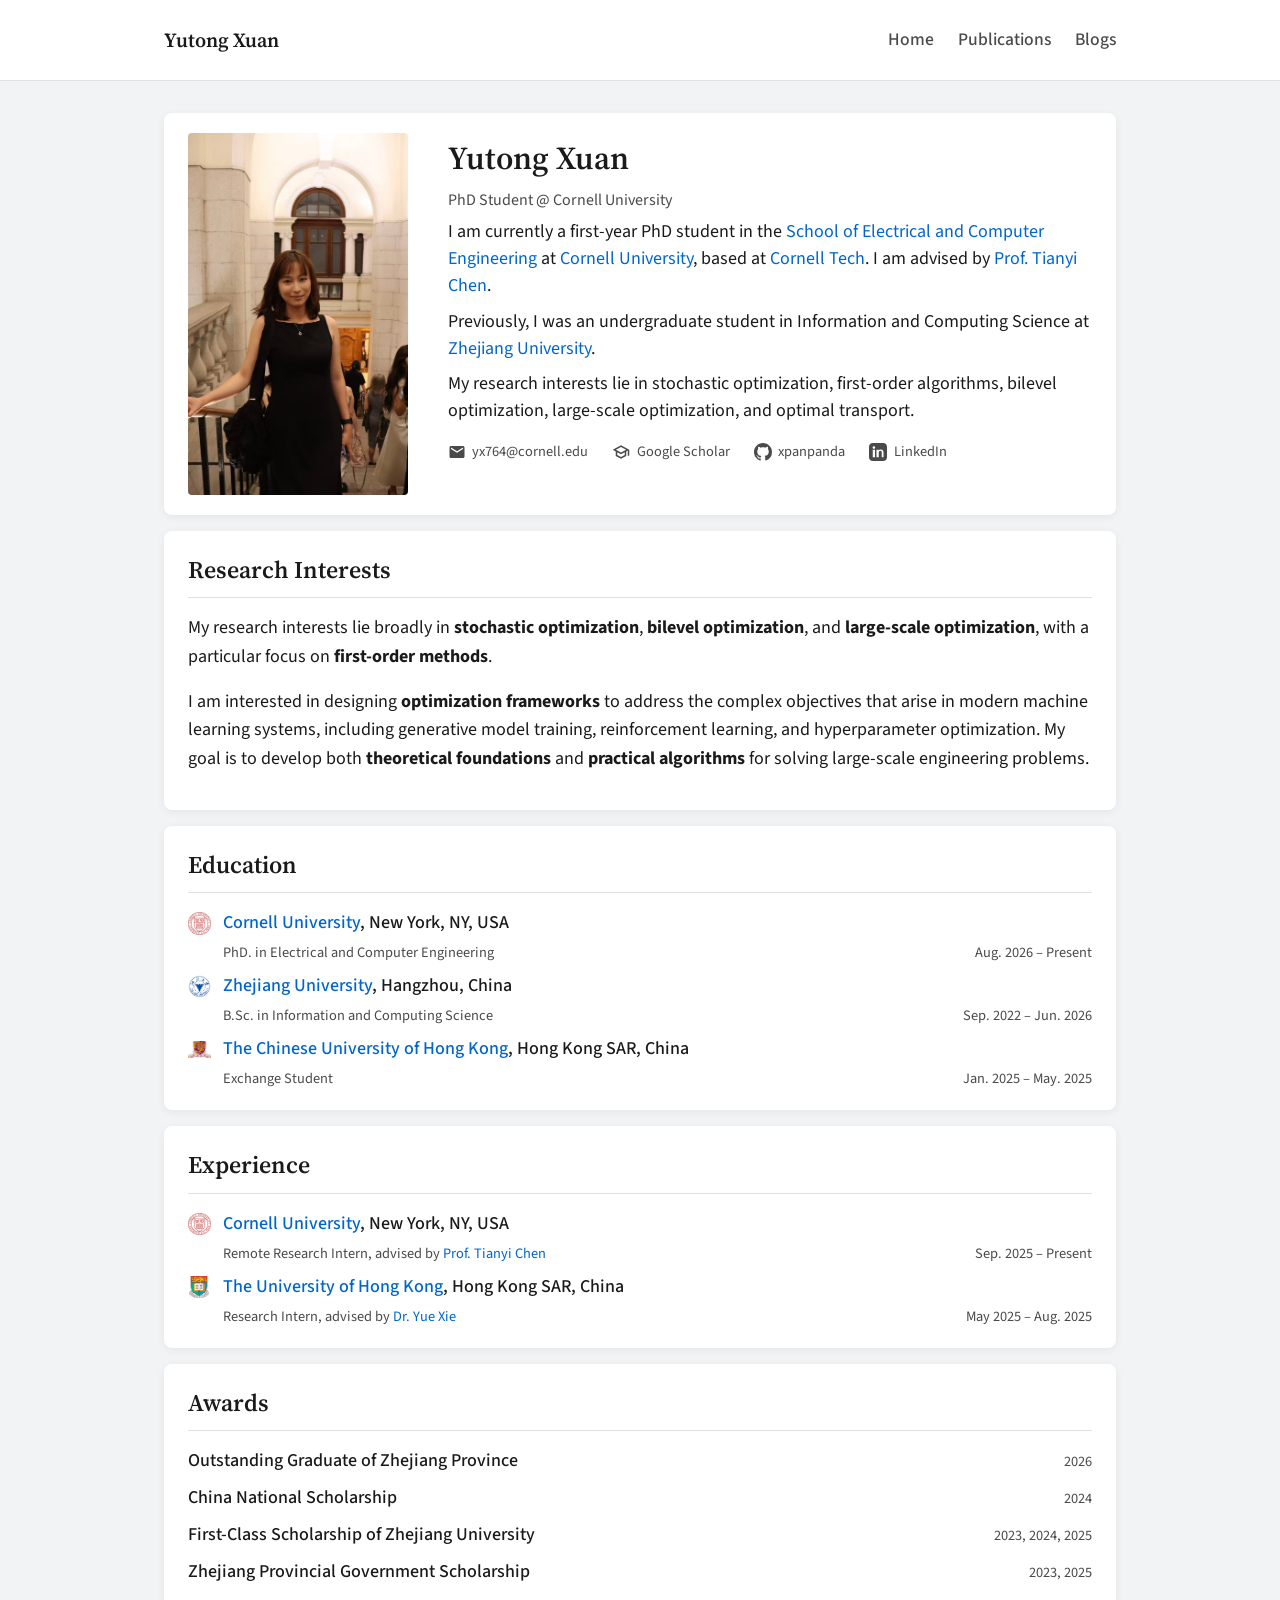
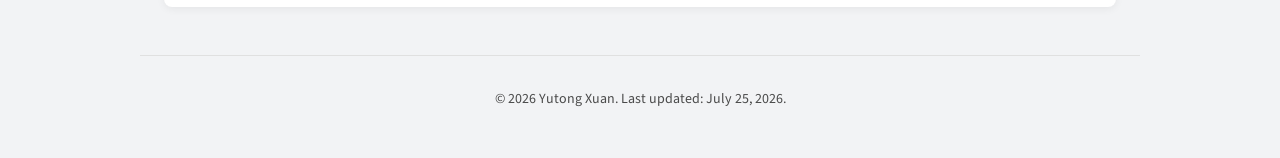
==== commit 2425b8f8: "add" ====
--- a/index.html
+++ b/index.html
@@ -35,7 +35,7 @@
                     <p class="profile-title">  PhD Student @ Cornell University</p>
                     <div class="profile-intro">
                         <p>
-                            I am a first-year PhD student in the
+                            I am currently a first-year PhD student in the
                             <a href="https://www.ece.cornell.edu/" target="_blank">School of Electrical and Computer Engineering</a>
                             at <a href="https://www.cornell.edu/" target="_blank">Cornell University</a>,
                             based at <a href="https://tech.cornell.edu/" target="_blank">Cornell Tech</a>.
